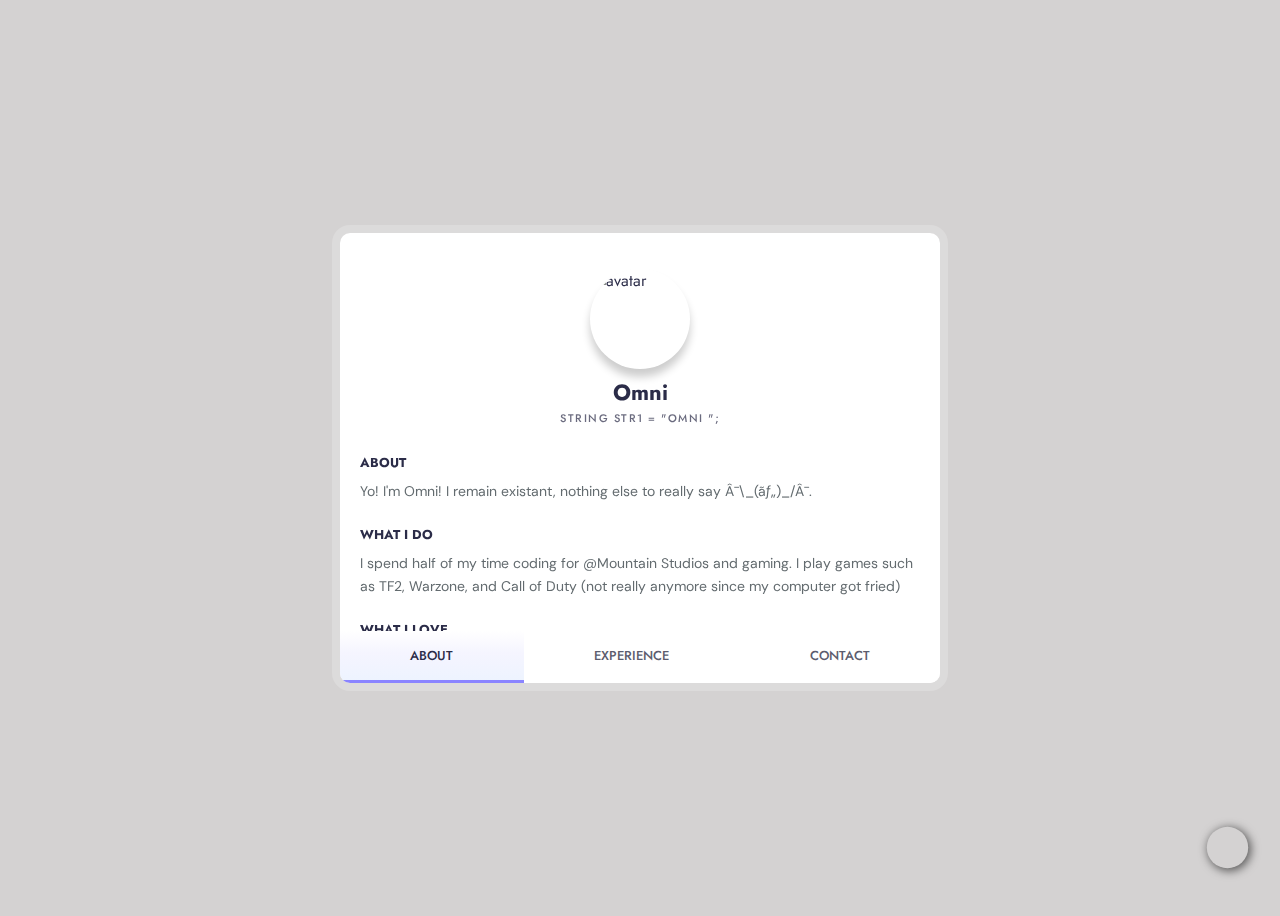
==== index.html @ 359652e4 "Made it" ====
<!DOCTYPE html>
<html lang="en" >
<script src="https://kit.fontawesome.com/0f4406ce00.js" crossorigin="anonymous"></script> 


<!------------AUDIO------------->
  
<audio id="audio" preload="enabled" autoplay="enabled" loop="enabled">
  <source type="audio/mp3" src="omni.mp3">
</audio>

<script type="text/javascript">
  var audio = document.getElementById("audio"); 
  
  function pVid() { 
      audio.paused ? audio.play() : audio.pause();
  }
  </script>

<div style="cursor: pointer; letter-spacing: 2px; font-size: 14px;" onclick="pVid();" class="br-icon"></div>

<style type="text/css">
body
{
    background-color: #d4d2d2;
}
.br-icon
{
    position: fixed;
    bottom: 30px;
    right: 30px;
    z-index: 100;
    height: 45px;
    width: 45px;
    border-radius: 100%;
    box-shadow: 2px 2px 10px 1px rgba(0,0,0,0.58);
    -webkit-backface-visibility: hidden;
          backface-visibility: hidden;
    -webkit-transform: scale(0.92);
              transform: scale(0.92);
}
.br-icon::before 
{
    font-family: "Font Awesome 5 Free";
    content: "\f028";
    position: absolute;
    top: 50%;
    left: 50%;
    -webkit-transform: translate(-50%, -50%);
          transform: translate(-50%, -50%);
    color: #fff;
    font-size: 20px;
    font-weight: 600;
}
</style>


<!------------------------->


  <head>
  <meta charset="UTF-8">
  <title>Rokket</title>
  <link rel="stylesheet" href="https://cdnjs.cloudflare.com/ajax/libs/normalize/5.0.0/normalize.min.css">
<link rel="stylesheet" href="./index.css">
<link rel="icon" type="image/x-icon" href="./assets/rokket.png">

</head>

<body>
<div class="card" data-state="#about">
  <div class="card-header">
    <div class="card-cover" style="background-image: url('https://cdn.discordapp.com/attachments/769721958426083333/996505577226256424/2351726596_preview_NVIDIA_Share_wjclGmnSYq.jpg')"></div>
    <img class="card-avatar" src="https://media.discordapp.net/attachments/817950149866553358/996505797762752664/vector-illustration-retro-s-glowing-neon-sun-glitch-distortion-effect-vector-illustration-cool-retro-s-glowing-neon-sun-glitch-139295793.jpg" alt="avatar"/>
    <h1 class="card-fullname">Omni</h1>
    <h2 class="card-jobtitle">string str1 = "Omni ";</h2>
  </div>
  <div class="card-main">
    <div class="card-section is-active" id="about">
      <div class="card-content">
        <div class="card-subtitle">ABOUT</div>
        <p class="card-desc">Yo! I'm Omni! I remain existant, nothing else to really say ¯\_(ツ)_/¯.
        </p>
        <br>
        <div class="card-subtitle">WHAT I DO</div>
        <p class="card-desc">I spend half of my time coding for @Mountain Studios and gaming. I play games such as TF2, Warzone, and Call of Duty (not really anymore since my computer got fried) 
        </p>
        <br>
        <div class="card-subtitle">WHAT I LOVE</div>
        <p class="card-desc">When things compile on the first go ☺️ 
        </p>
      </div>
      
      
      <div class="card-social">
        <a href="https://discordapp.com/users/965742987768397824"><svg viewBox="0 0 24 24" xmlns="http://www.w3.org/2000/svg">
            <path d="M20.317 4.37a19.791 19.791 0 0 0-4.885-1.515a.074.074 0 0 0-.079.037c-.21.375-.444.864-.608 1.25a18.27 18.27 0 0 0-5.487 0a12.64 12.64 0 0 0-.617-1.25a.077.077 0 0 0-.079-.037A19.736 19.736 0 0 0 3.677 4.37a.07.07 0 0 0-.032.027C.533 9.046-.32 13.58.099 18.057a.082.082 0 0 0 .031.057a19.9 19.9 0 0 0 5.993 3.03a.078.078 0 0 0 .084-.028a14.09 14.09 0 0 0 1.226-1.994a.076.076 0 0 0-.041-.106a13.107 13.107 0 0 1-1.872-.892a.077.077 0 0 1-.008-.128a10.2 10.2 0 0 0 .372-.292a.074.074 0 0 1 .077-.01c3.928 1.793 8.18 1.793 12.062 0a.074.074 0 0 1 .078.01c.12.098.246.198.373.292a.077.077 0 0 1-.006.127a12.299 12.299 0 0 1-1.873.892a.077.077 0 0 0-.041.107c.36.698.772 1.362 1.225 1.993a.076.076 0 0 0 .084.028a19.839 19.839 0 0 0 6.002-3.03a.077.077 0 0 0 .032-.054c.5-5.177-.838-9.674-3.549-13.66a.061.061 0 0 0-.031-.03zM8.02 15.33c-1.183 0-2.157-1.085-2.157-2.419c0-1.333.956-2.419 2.157-2.419c1.21 0 2.176 1.096 2.157 2.42c0 1.333-.956 2.418-2.157 2.418zm7.975 0c-1.183 0-2.157-1.085-2.157-2.419c0-1.333.955-2.419 2.157-2.419c1.21 0 2.176 1.096 2.157 2.42c0 1.333-.946 2.418-2.157 2.418Z" /></svg></a>
            
            <a href="mailto:hexagonos@gmail.com">
              <svg viewBox="0 0 24 24" xmlns="http://www.w3.org/2000/svg" fill="none" stroke="currentColor" stroke-width="2" stroke-linecap="round" stroke-linejoin="round">
              <path d="M4 4h16c1.1 0 2 .9 2 2v12c0 1.1-.9 2-2 2H4c-1.1 0-2-.9-2-2V6c0-1.1.9-2 2-2z"  />
              <path d="M22 6l-10 7L2 6" />
            </svg>
            <a href="https://mountainstudios.xyz">
              <svg viewBox="0 0 512 512" xmlns="http://www.w3.org/2000/svg" fill="none" stroke="currentColor" stroke-width="2" stroke-linecap="round" stroke-linejoin="round">
              <path d="M482.159,136.181c-19.646-37.242-48.721-69.485-84.104-93.256C355.988,14.844,306.866,0,256,0
              s-99.988,14.844-142.075,42.938c-35.362,23.758-64.437,56-84.067,93.211C10.324,172.759,0,214.203,0,256
              c0,41.797,10.324,83.241,29.84,119.818c19.146,36.303,47.113,67.688,81.006,91.046v0.27h0.394
              c1.045,0.717,2.076,1.452,3.132,2.154C156.285,497.23,205.259,512,256,512s99.715-14.77,141.619-42.706
              c1.059-0.704,2.094-1.441,3.142-2.16h0.394v-0.27c33.896-23.363,61.861-54.746,80.988-91.014C501.676,339.241,512,297.796,512,256
              C512,214.204,501.676,172.759,482.159,136.181z M110.845,447.356c-24.211-18.397-44.777-41.32-60.425-67.315h60.425V447.356z
               M110.845,364.206H41.673c-15.943-31.32-24.586-64.994-25.706-100.289h94.878V364.206z M110.845,248.082H15.967
              c1.12-35.284,9.759-68.951,25.707-100.289h69.172V248.082z M110.845,131.959H50.422c15.599-25.891,36.175-48.83,60.423-67.336
              V131.959z M248.082,496.03c-43.356-1.403-85.088-14.318-121.402-37.615v-78.374h121.402V496.03z M248.082,364.206H126.68V263.918
              h121.402V364.206z M248.082,248.082H126.68V147.794h121.402V248.082z M248.082,131.959H126.68V53.521
              c36.357-23.255,78.082-36.149,121.402-37.551V131.959z M385.32,458.416c-36.308,23.293-78.042,36.211-121.402,37.614V380.041
              H385.32V458.416z M385.32,364.206H263.918V263.918H385.32V364.206z M385.32,248.082H263.918V147.794H385.32V248.082z
               M385.32,131.959H263.918V15.97c43.327,1.402,85.056,14.299,121.402,37.55V131.959z M401.155,64.623
              c24.249,18.508,44.817,41.439,60.422,67.336h-60.422V64.623z M401.155,147.794h69.172c15.944,31.32,24.587,64.994,25.707,100.289
              h-94.878V147.794z M401.155,447.355v-67.314h60.427C445.944,406.023,425.375,428.949,401.155,447.355z M470.326,364.206h-69.172
              V263.918h94.878C494.913,299.2,486.274,332.868,470.326,364.206z"  />
              
            </svg>
            
        </a>

      </div>
    </div>
    <div class="card-section" id="experience">
      <div class="card-content">
        <div class="card-subtitle">EXPERIENCE</div>
        <div class="card-timeline">
          <div class="card-item">
            <div class="card-item-title">Javascript</div>
          </div>
          <div class="card-item">
            <div class="card-item-title">Python</div>
          </div>
          <div class="card-item">
            <div class="card-item-title">PhP</div>
          </div>
          <div class="card-item">
            <div class="card-item-title">CSharp</div>
          </div>
          <div class="card-item">
            <div class="card-item-title">Lua</div>
          </div>
          <div class="card-item">
            <div class="card-item-title">HTML</div>
          </div>
          <div class="card-item">
            <div class="card-item-title">CSS</div>
          </div>
          <div class="card-item">
            <div class="card-item-title">SCSS</div>
          </div>
          
        </div>
      </div>
    </div>
    <div class="card-section" id="contact">
      <div class="card-content">
        <div class="card-subtitle">CONTACT</div>
        <div class="card-contact-wrapper">
          <div class="card-contact">
            <svg xmlns="http://www.w3.org/2000/svg" viewBox="0 0 24 24" fill="none" stroke="currentColor" stroke-width="2" stroke-linecap="round" stroke-linejoin="round">
              <path d="M21 10c0 7-9 13-9 13s-9-6-9-13a9 9 0 0118 0z" />
              <circle cx="12" cy="10" r="3" /></svg>
            Texas, USA
          </div>
          <div class="card-contact">
            <svg xmlns="http://www.w3.org/2000/svg" viewbox="0 0 24 24" fill="none" stroke="currentColor" stroke-width="2" stroke-linecap="round" stroke-linejoin="round">
              <path d="M20.317 4.37a19.791 19.791 0 0 0-4.885-1.515a.074.074 0 0 0-.079.037c-.21.375-.444.864-.608 1.25a18.27 18.27 0 0 0-5.487 0a12.64 12.64 0 0 0-.617-1.25a.077.077 0 0 0-.079-.037A19.736 19.736 0 0 0 3.677 4.37a.07.07 0 0 0-.032.027C.533 9.046-.32 13.58.099 18.057a.082.082 0 0 0 .031.057a19.9 19.9 0 0 0 5.993 3.03a.078.078 0 0 0 .084-.028a14.09 14.09 0 0 0 1.226-1.994a.076.076 0 0 0-.041-.106a13.107 13.107 0 0 1-1.872-.892a.077.077 0 0 1-.008-.128a10.2 10.2 0 0 0 .372-.292a.074.074 0 0 1 .077-.01c3.928 1.793 8.18 1.793 12.062 0a.074.074 0 0 1 .078.01c.12.098.246.198.373.292a.077.077 0 0 1-.006.127a12.299 12.299 0 0 1-1.873.892a.077.077 0 0 0-.041.107c.36.698.772 1.362 1.225 1.993a.076.076 0 0 0 .084.028a19.839 19.839 0 0 0 6.002-3.03a.077.077 0 0 0 .032-.054c.5-5.177-.838-9.674-3.549-13.66a.061.061 0 0 0-.031-.03zM8.02 15.33c-1.183 0-2.157-1.085-2.157-2.419c0-1.333.956-2.419 2.157-2.419c1.21 0 2.176 1.096 2.157 2.42c0 1.333-.956 2.418-2.157 2.418zm7.975 0c-1.183 0-2.157-1.085-2.157-2.419c0-1.333.955-2.419 2.157-2.419c1.21 0 2.176 1.096 2.157 2.42c0 1.333-.946 2.418-2.157 2.418Z" /></svg>Omni#6976</div>
          <div class="card-contact">
            <svg xmlns="http://www.w3.org/2000/svg" viewBox="0 0 24 24" fill="none" stroke="currentColor" stroke-width="2" stroke-linecap="round" stroke-linejoin="round">
              <path d="M4 4h16c1.1 0 2 .9 2 2v12c0 1.1-.9 2-2 2H4c-1.1 0-2-.9-2-2V6c0-1.1.9-2 2-2z" />
              <path d="M22 6l-10 7L2 6" /></svg>
            hexagonos@gmail.com
            
          </div>
          <br>
          <p class="card-desc">I don't really check Discord, only once in a while so if you need to contact me, welp...
          </p>
          <br>
          <p class="card-desc">Also thanks Rokket for making this
          </p>
  
        </div>
      </div>
    </div>
    <div class="card-buttons">
      <button data-section="#about" class="is-active">ABOUT</button>
      <button data-section="#experience">EXPERIENCE</button>
      <button data-section="#contact">CONTACT</button>
    </div>
  </div>
</div>
<!-- partial -->
  <script  src="./script.js"></script>
  

</body>
</html>
---- index.css ----
@import url("https://fonts.googleapis.com/css?family=DM+Sans:400,500|Jost:400,500,600&display=swap");
* {
  box-sizing: border-box;
}

body {
  color: #2b2c48;
  font-family: "Jost", sans-serif;
  background-image: url(https://cdn.discordapp.com/attachments/769721958426083333/996505577226256424/2351726596_preview_NVIDIA_Share_wjclGmnSYq.jpg);
  background-repeat: no-repeat;
  background-size: cover;
  background-position: center;
  background-attachment: fixed;
  min-height: 100vh;
  display: flex;
  flex-wrap: wrap;
  padding: 20px;
  
}


.card {
  max-width: 600px;
  margin: auto;
  overflow-y: auto;
  position: relative;
  z-index: 1;
  overflow-x: hidden;
  background-color: white;
  display: flex;
  transition: 0.3s;
  flex-direction: column;
  border-radius: 10px;
  box-shadow: 0 0 0 8px rgba(255, 255, 255, 0.2);
  
}

::-webkit-scrollbar {
display: none;
}

.card[data-state="#about"] {
  height: 450px;
}
.card[data-state="#about"] .card-main {
  padding-top: 0;
}

.card[data-state="#contact"] {
  height: 430px;
}

.card[data-state="#experience"] {
  height: 550px;
  width: 600px;
}

.card.is-active .card-header {
  height: 80px;
}
.card.is-active .card-cover {
  height: 100px;
  top: -50px;
}
.card.is-active .card-avatar {
  transform: none;
  left: 20px;
  width: 50px;
  height: 50px;
  bottom: 10px;
}
.card.is-active .card-fullname,
.card.is-active .card-jobtitle {
  left: 86px;
  transform: none;
}
.card.is-active .card-fullname {
  bottom: 18px;
  font-size: 19px;
}
.card.is-active .card-jobtitle {
  bottom: 16px;
  letter-spacing: 1px;
  font-size: 10px;
}

.card-header {
  position: relative;
  display: flex;
  height: 200px;
  flex-shrink: 0;
  width: 100%;
  transition: 0.3s;
}
.card-header * {
  transition: 0.3s;
}

.card-cover {
  width: 100%;
  height: 100%;
  position: absolute;
  height: 160px;
  top: -20%;
  left: 0;
  will-change: top;
  background-size: cover;
  background-position: center;
  filter: blur(30px);
  transform: scale(1.2);
  transition: 0.5s;
}

.card-avatar {
  width: 100px;
  height: 100px;
  box-shadow: 0 8px 8px rgba(0, 0, 0, 0.2);
  border-radius: 50%;
  -o-object-position: center;
     object-position: center;
  -o-object-fit: cover;
     object-fit: cover;
  position: absolute;
  bottom: 0;
  left: 50%;
  transform: translateX(-50%) translateY(-64px);
}

.card-fullname {
  position: absolute;
  bottom: 0;
  font-size: 22px;
  font-weight: 700;
  text-align: center;
  white-space: nowrap;
  transform: translateY(-10px) translateX(-50%);
  left: 50%;
}

.card-jobtitle {
  position: absolute;
  bottom: 0;
  font-size: 11px;
  white-space: nowrap;
  font-weight: 500;
  opacity: 0.7;
  text-transform: uppercase;
  letter-spacing: 1.5px;
  margin: 0;
  left: 50%;
  transform: translateX(-50%) translateY(-7px);
}

.card-main {
  position: relative;
  flex: 1;
  display: flex;
  padding-top: 10px;
  flex-direction: column;
}

.card-subtitle {
  font-weight: 700;
  font-size: 13px;
  margin-bottom: 8px;
}

.card-content {
  padding: 20px;
}

.card-desc {
  line-height: 1.6;
  color: #636b6f;
  font-size: 14px;
  margin: 0;
  font-weight: 400;
  font-family: "DM Sans", sans-serif;
}

.card-social {
  display: flex;
  align-items: center;
  padding: 0 20px;
  margin-bottom: 30px;
}
.card-social svg {
  fill: #a5b5ce;
  width: 16px;
  display: block;
  transition: 0.3s;
}
.card-social a {
  color: #8797a1;
  height: 32px;
  width: 32px;
  border-radius: 50%;
  display: inline-flex;
  align-items: center;
  justify-content: center;
  transition: 0.3s;
  background-color: rgba(93, 133, 193, 0.05);
  border-radius: 50%;
  margin-right: 10px;
}
.card-social a:hover svg {
  fill: #637faa;
}
.card-social a:last-child {
  margin-right: 0;
}

.card-buttons {
  display: flex;
  background-color: #fff;
  margin-top: auto;
  position: sticky;
  bottom: 0;
  left: 0;
}
.card-buttons button {
  flex: 1 1 auto;
  -webkit-user-select: none;
     -moz-user-select: none;
      -ms-user-select: none;
          user-select: none;
  background: 0;
  font-size: 13px;
  border: 0;
  padding: 15px 5px;
  cursor: pointer;
  color: #5c5c6d;
  transition: 0.3s;
  font-family: "Jost", sans-serif;
  font-weight: 500;
  outline: 0;
  border-bottom: 3px solid transparent;
}
.card-buttons button.is-active, .card-buttons button:hover {
  color: #2b2c48;
  border-bottom: 3px solid #8a84ff;
  background: linear-gradient(to bottom, rgba(127, 199, 231, 0) 0%, rgba(207, 204, 255, 0.2) 44%, rgba(211, 226, 255, 0.4) 100%);
}

.card-section {
  display: none;
}
.card-section.is-active {
  display: block;
  -webkit-animation: fadeIn 0.6s both;
          animation: fadeIn 0.6s both;
}

@-webkit-keyframes fadeIn {
  0% {
    opacity: 0;
    transform: translatey(40px);
  }
  100% {
    opacity: 1;
  }
}

@keyframes fadeIn {
  0% {
    opacity: 0;
    transform: translatey(40px);
  }
  100% {
    opacity: 1;
  }
}
.card-timeline {
  margin-top: 30px;
  position: relative;
}
.card-timeline:after {
  background: linear-gradient(to top, rgba(134, 214, 243, 0) 0%, #516acc 100%);
  content: "";
  left: 5px;
  width: 2px;
  top: 0;
  height: 100%;
  position: absolute;
  content: "";
}

.card-item {
  position: relative;
  padding-left: 20px;
  padding-right: 20px;
  padding-bottom: 30px;
  z-index: 1;
}
.card-item:last-child {
  padding-bottom: 5px;
}
.card-item:after {
  content: attr(data-year);
  width: 10px;
  position: absolute;
  top: 0;
  left: 0px;
  width: 8px;
  height: 8px;
  line-height: 0.6;
  border: 2px solid #fff;
  font-size: 11px;
  text-indent: -35px;
  border-radius: 50%;
  color: rgba(134, 134, 134, 0.7);
  background: linear-gradient(to bottom, #a0aee3 0%, #516acc 100%);
}

.card-item-title {
  font-weight: 500;
  font-size: 14px;
  margin-bottom: 5px;
}

.card-item-desc {
  font-size: 13px;
  color: #6f6f7b;
  line-height: 1.5;
  font-family: "DM Sans", sans-serif;
}

.card-contact-wrapper {
  margin-top: 20px;
}

.card-contact {
  display: flex;
  align-items: center;
  font-size: 13px;
  color: #6f6f7b;
  font-family: "DM Sans", sans-serif;
  line-height: 1.6;
  cursor: pointer;
}
.card-contact + .card-contact {
  margin-top: 16px;
}
.card-contact svg {
  flex-shrink: 0;
  width: 30px;
  min-height: 34px;
  margin-right: 12px;
  transition: 0.3s;
  padding-right: 12px;
  border-right: 1px solid #dfe2ec;
}

.contact-me {
  border: 0;
  outline: none;
  background: linear-gradient(to right, rgba(83, 200, 239, 0.8) 0%, rgba(81, 106, 204, 0.8) 96%);
  box-shadow: 0 4px 6px rgba(0, 0, 0, 0.15);
  color: #fff;
  padding: 12px 16px;
  width: 100%;
  border-radius: 5px;
  margin-top: 25px;
  cursor: pointer;
  font-size: 14px;
  font-weight: 500;
  font-family: "Jost", sans-serif;
  transition: 0.3s;
}
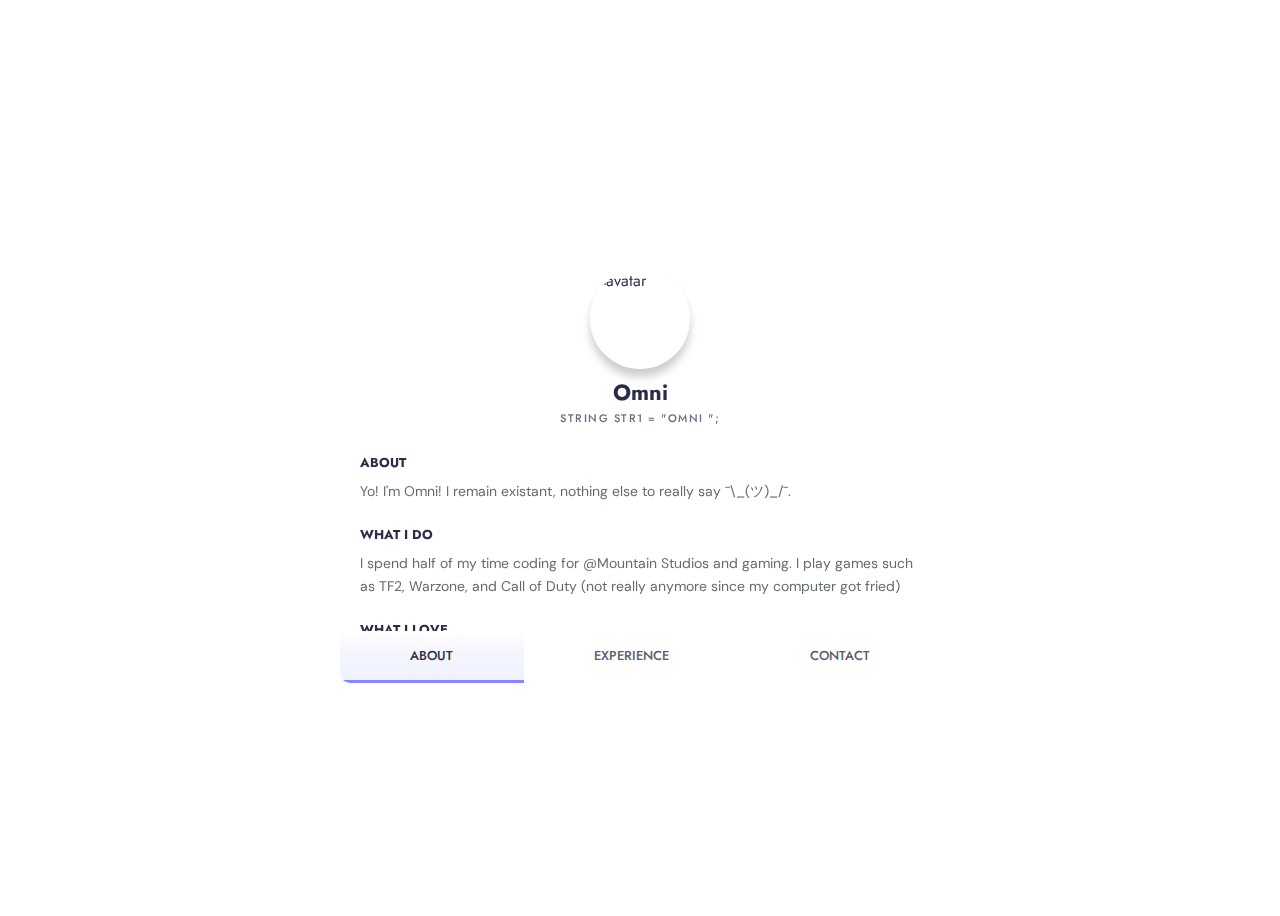
==== commit 925b90eb: "a" ====
--- a/index.html
+++ b/index.html
@@ -5,54 +5,15 @@
 
 <!------------AUDIO------------->
   
-<audio id="audio" preload="enabled" autoplay="enabled" loop="enabled">
-  <source type="audio/mp3" src="omni.mp3">
+<audio id="audio" preload="" autoplay="" loop="">
+  <source type="audio/mp3" src="omni.mp3" />
 </audio>
-
-<script type="text/javascript">
-  var audio = document.getElementById("audio"); 
-  
-  function pVid() { 
-      audio.paused ? audio.play() : audio.pause();
-  }
-  </script>
-
-<div style="cursor: pointer; letter-spacing: 2px; font-size: 14px;" onclick="pVid();" class="br-icon"></div>
-
-<style type="text/css">
-body
-{
-    background-color: #d4d2d2;
-}
-.br-icon
-{
-    position: fixed;
-    bottom: 30px;
-    right: 30px;
-    z-index: 100;
-    height: 45px;
-    width: 45px;
-    border-radius: 100%;
-    box-shadow: 2px 2px 10px 1px rgba(0,0,0,0.58);
-    -webkit-backface-visibility: hidden;
-          backface-visibility: hidden;
-    -webkit-transform: scale(0.92);
-              transform: scale(0.92);
-}
-.br-icon::before 
-{
-    font-family: "Font Awesome 5 Free";
-    content: "\f028";
-    position: absolute;
-    top: 50%;
-    left: 50%;
-    -webkit-transform: translate(-50%, -50%);
-          transform: translate(-50%, -50%);
-    color: #fff;
-    font-size: 20px;
-    font-weight: 600;
-}
-</style>
+<script>
+  var audio = document.getElementById("audio");
+  document.body.addEventListener("mousemove", function () {
+      audio.play()
+  })
+</script>
 
 
 <!------------------------->
@@ -60,10 +21,9 @@
 
   <head>
   <meta charset="UTF-8">
-  <title>Rokket</title>
+  <title>Omni</title>
   <link rel="stylesheet" href="https://cdnjs.cloudflare.com/ajax/libs/normalize/5.0.0/normalize.min.css">
 <link rel="stylesheet" href="./index.css">
-<link rel="icon" type="image/x-icon" href="./assets/rokket.png">
 
 </head>
 
